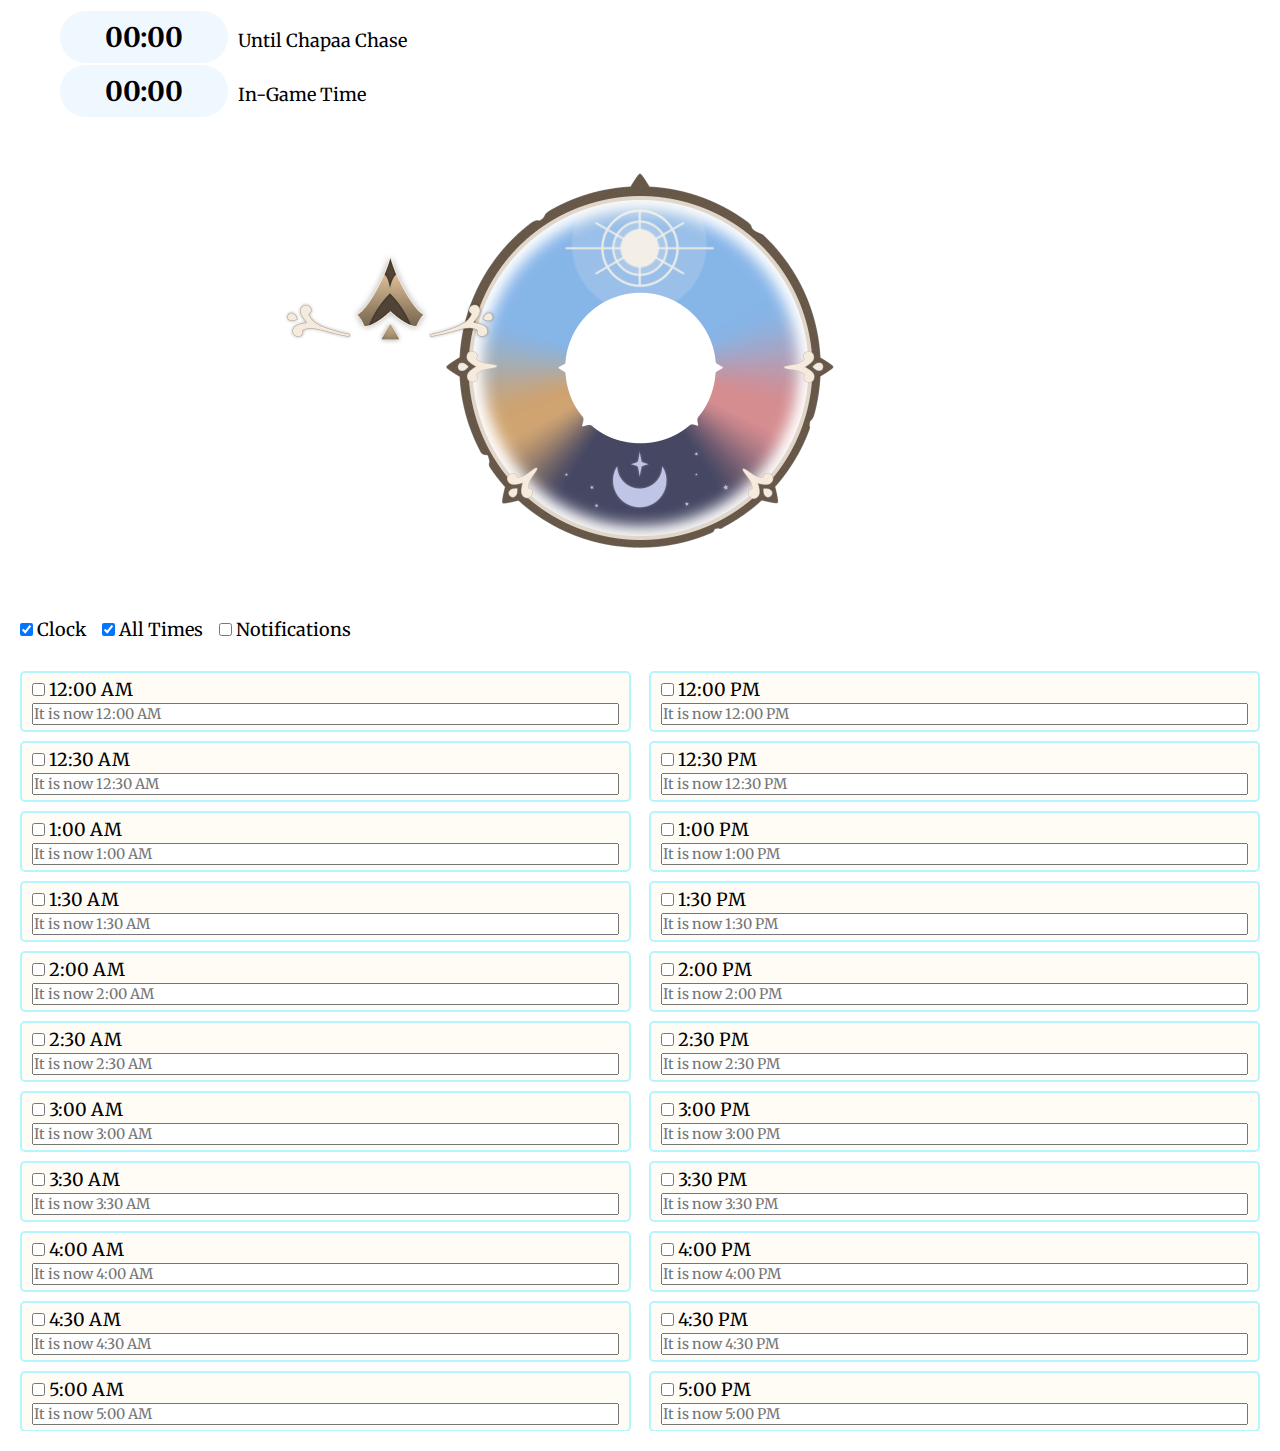
==== index.html @ ad886b9c "change options placing" ====
<!DOCTYPE html>
<html>

<head>
	<meta charset="utf-8" />
	<meta content='width=device-width, initial-scale=1.0, maximum-scale=1.0, user-scalable=no' name='viewport' />
	<meta name="viewport" content="width=device-width" />
	<link data-n-head="ssr" rel="preconnect" href="https://fonts.googleapis.com">
	<link data-n-head="ssr" rel="preconnect" href="https://fonts.gstatic.com" crossorigin="true">
	<link data-n-head="ssr" rel="stylesheet" href="https://fonts.googleapis.com/css2?family=Merriweather:wght@700&amp;family=Quicksand:wght@600;700&amp;display=swap">
	<link rel="icon" href="./favicon.ico?v=69" type="image/x-icon" />
	<meta name="description" content="Get Palia time notifications.">
</head>

<body>
	<div class="main">
		<div class="chapa-div">
			<h2 id="chase-time">00:00</h2><span class="info-label" id="info-label">Until Chapaa Chase</span>
		</div>
		<div class="ingame-time-div">
			<h2 id="ingame-time">00:00</h2><span class="ingame-time-label" id="ingame-time-label">In-Game Time</span>
		</div>

		<div class="header">
			<div class="header-status">
				<div class="clock-container" id="clock-container">
					<div class="clock">
						<div class="hour" id="hour">
							<img class="hour-image" src="./img/clockhand.png" alt="Hour Hand Image">
						</div>
					</div>
				</div>
			</div>
		</div>
		<div class="options">
			<label><input type="checkbox" onchange="toggleHeaderStatus()" checked/>&nbsp;Clock</label>&nbsp;&nbsp;&nbsp;
			<label><input type="checkbox" id="checkbox-show-all" onchange="toggleShowAll()" checked/>&nbsp;All Times</label>&nbsp;&nbsp;&nbsp;
			<label><input type="checkbox" id="enable-notifications" onchange="toggleEnableNotifications()" />&nbsp;Notifications</label>
		</div>
		<div id="palia-times-container" data-show-all="true">
		</div>
	</div>
	
	<link href='./css/common.css?v=6901' rel='stylesheet' type='text/css'>
	<link href='./css/index.css?v=6903' rel='stylesheet' type='text/css'>
	<link href='./css/analogclock.css' rel='stylesheet' type='text/css'>
	<script src="./js/script.js?v=6903" type="module"></script>
	<script>
        function toggleHeaderStatus() {
            var headerStatus = document.querySelector('.clock-container');
            headerStatus.classList.toggle('hidden');
        }
    </script>
</body>

</html>
---- css/common.css ----
:root {
	--vs-disabled-bg: var(--vs-state-disabled-bg);
	--vs-disabled-color: var(--vs-state-disabled-color);
	--vs-disabled-cursor: var(--vs-state-disabled-cursor);
	--vs-transition-timing-function: cubic-bezier(1,0.5,0.8,1);
	--vs-transition-duration: 0.15s;
	--vs-colors--lightest: rgba(60,60,60,.26);
	--vs-colors--light: rgba(60,60,60,.5);
	--vs-colors--dark: #333;
	--vs-colors--darkest: rgba(0,0,0,.15);
	--vs-search-input-color: inherit;
	--vs-search-input-bg: #fff;
	--vs-search-input-placeholder-color: inherit;
	--vs-font-size: 1rem;
	--vs-line-height: 1.4;
	--vs-state-disabled-bg: #f8f8f8;
	--vs-state-disabled-color: var(--vs-colors--light);
	--vs-state-disabled-controls-color: var(--vs-colors--light);
	--vs-state-disabled-cursor: not-allowed;
	--vs-border-color: var(--vs-colors--lightest);
	--vs-border-width: 1px;
	--vs-border-style: solid;
	--vs-border-radius: 4px;
	--vs-actions-padding: 4px 6px 0 3px;
	--vs-controls-color: var(--vs-colors--light);
	--vs-controls-size: 1;
	--vs-controls--deselect-text-shadow: 0 1px 0 #fff;
	--vs-selected-bg: #f0f0f0;
	--vs-selected-color: var(--vs-colors--dark);
	--vs-selected-border-color: var(--vs-border-color);
	--vs-selected-border-style: var(--vs-border-style);
	--vs-selected-border-width: var(--vs-border-width);
	--vs-dropdown-bg: #fff;
	--vs-dropdown-color: inherit;
	--vs-dropdown-z-index: 1000;
	--vs-dropdown-min-width: 160px;
	--vs-dropdown-max-height: 350px;
	--vs-dropdown-box-shadow: 0px 3px 6px 0px var(--vs-colors--darkest);
	--vs-dropdown-option-bg: #000;
	--vs-dropdown-option-color: var(--vs-dropdown-color);
	--vs-dropdown-option-padding: 3px 20px;
	--vs-dropdown-option--active-bg: #5897fb;
	--vs-dropdown-option--active-color: #fff;
	--vs-dropdown-option--deselect-bg: #fb5858;
	--vs-dropdown-option--deselect-color: #fff;
	--vs-transition-timing-function: cubic-bezier(1,-0.115,0.975,0.855);
	--vs-transition-duration: 150ms;
	--swiper-theme-color: #007aff;
	--black: #000;
	--white: #fff;
	--off-white: #fffcf7;
	--earthy-500: #594f42;
	--earthy-400: #877d71;
	--earthy-300: #988d7f;
	--earthy-200: #ede4d8;
	--earthy-100: #f5ecdf;
	--sun-kissed-paper: #fef4e6;
	--sky-blue: #1e9de8;
	--dark-blue: #005b98;
	--nautical-blue: #395684;
	--light-blue: #10698c;
	--easeInOutQuint: cubic-bezier(0.86,0,0.07,1);
	--easeOutCirc: cubic-bezier(0.075,0.82,0.165,1);
	--html-background: var(--sun-kissed-paper);
	--html-min-width: 320px;
	--base-font-family: "Quicksand",Arial,sans-serif;
	--base-font-size: 16px;
	--base-line-height: math.div(24px,16px);
	--heading-font-family: "Merriweather",serif;
	--transition-speed-normal: 0.4s;
	--transition-speed-fast: 0.2s;
	--modal-z-index: 1000;
	--nav-z-index: 999;
	--swiper-overflow: visible;
	--site-max-width: 100%;
	--border-radius: 7px;
	--border-thickness: 3px;
	--background-gradient: linear-gradient(180deg,#42cdfb,#4983e9);
	--background-gradient-hover: linear-gradient(180deg,#26e1ff,#495cf9);
	--primary-btn: linear-gradient(180deg,#ffc00d,#ffd459);
	--primary-btn-border: #fed14f;
	--primary-btn-hover: #ffeaad;
	--secondary-btn: linear-gradient(180deg,#1e9de8,#4886ea);
	--secondary-btn-border: #428aea;
	--secondary-btn-hover: #005b98;
	--common-background: 254, 244, 230;

	font-size: 15px;
	font-family: 'Merriweather', cursive;
	color: rgb(var(--color-3a3a3a));
}

* {
	box-sizing: border-box;
	padding: 0;
	margin: 0;
}

html,
body {
	width: 100%;
	height: 100%;
	margin: 0;
}

.no-highlight {
	-webkit-touch-callout: none;
	-webkit-user-select: none;
	-khtml-user-select: none;
	-moz-user-select: none;
	-ms-user-select: none;
	user-select: none;
}

.arrow-back {
	filter: invert(100%) sepia(100%) saturate(1%) hue-rotate(159deg) brightness(104%) contrast(101%) drop-shadow(0px -1px 0px #00000044) drop-shadow(1px 0px 0px #00000044) drop-shadow(1px 1px 0px #00000044) drop-shadow(-1px 1px 0px #00000044);
	width: 40px;
	cursor: pointer;
}

.vertical-align {
	vertical-align: middle;
}

.cursor-pointer {
	cursor: pointer;
}

.opacity-zero {
	opacity: 0;
}

.display-none {
	display: none;
}
---- css/index.css ----
:root {
	font-size: 18px;
}

body {
	background-image: './img/Palia_Key_Art_Wallpaper_4K.png';
	position: absolute;
	height: 100%;
	background-repeat: no-repeat;
	background-position: center;
	background-size: cover;
	overflow: hidden;
}

.main {
	padding: 20px 20px;
	overflow: hidden;
}

.header {
	display: flex;
	grid-template-columns: 1fr 1fr;
	gap: 0.5em;
	align-items: center;
	justify-content: center;
}

.header-status {
	display: flex;
	flex-direction: column;
	text-align: center;
}
.chapa-div { 
	margin-left: 40px;
	margin-right: 40px;
}
.ingame-time-div {
	margin-left: 40px;
	margin-top: 20px;
	margin-bottom: 10px;
	margin-right: 40px;
}

#ingame-time, #chase-time {
	display: inline;
	margin-right: 10px;
	/* margin-top: 412px;*/
	background-color: aliceblue;
	box-sizing: inherit;
	padding: .5rem 2.5rem;
	border-radius: 5vh;
}

#palia-times-container {
	display: grid;
	grid-template-rows: 1fr 1fr 1fr 1fr 1fr 1fr 1fr 1fr 1fr 1fr 1fr 1fr 1fr 1fr 1fr 1fr 1fr 1fr 1fr 1fr 1fr 1fr 1fr 1fr;
	grid-auto-flow: column;
	gap: 0.5em 1em;
	margin-top: 20px;
	height: calc(100vh - 130px);
	overflow-y: auto;
	padding: 10px 0;
}

#palia-times-container>div {
	width: 100%;
	border: 2px solid #b4f5fe;
	border-radius: 5px;
	padding: 5px 10px;
	background-color: rgba(var(--common-background), 0.4);
}

#palia-times-container[data-show-all="false"]>div[data-is-checked="false"] {
	display: none;
}

input[type="text"][id^="text"] {
	width: 100%;
	font-family: 'Merriweather', cursive;
	font-size: 80%;
}

.options {
  position: relative; /* Ensure the element can have a z-index */
  z-index: 2;
}
@media (max-width: 820px) {
	:root {
		font-size: 16px;
	}

	#palia-times-container {
		height: calc(800px);
		grid-auto-flow: row;
	}

	#ingame-time, #chase-time {
		margin-right: 0;
	}
}
---- css/analogclock.css ----
.clock-container {
    width: 500px;
    height: 500px;
    /* border: 5px solid #333; */
    border-radius: 50%;
    position: relative;
    background-size: cover; /* Adjust the background size as needed */
    margin: 0 auto;
}

.clock {
    width: 100%;
    height: 100%;
    position: absolute;
    background-image: url('/img/clockwork.png'); /* Set the path to your background image */
    background-size: cover; /* Adjust the background size as needed */
}

.minute, .second {
    position: absolute;
    width: 50%;
    height: 2px;
    background: #333;
    top: 50%;
    transform-origin: 100%;
    transform: translateY(-40%);
}

.hour {
    position: absolute;
    width: 100%; /* Set the width of the square image */
    height: 100%; /* Set the height of the square image */
    top: 0%;
    left: 0%;
    transform: translate(-50%, -50%);
}

.hour-image {
    width: 100%;
    height: 100%;
}

.hidden {
    display: none;
}
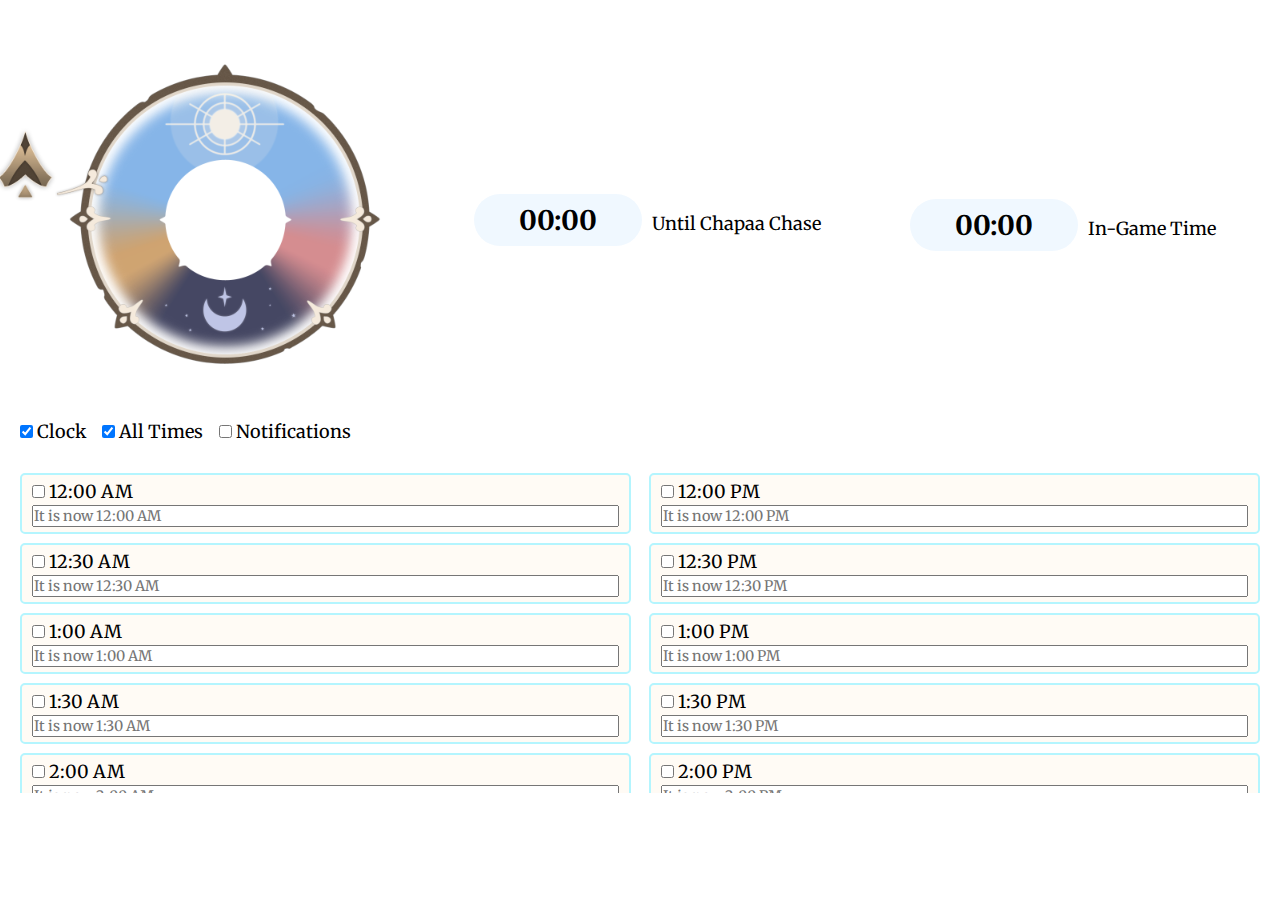
==== commit 893f05d0: "Update index.html" ====
--- a/index.html
+++ b/index.html
@@ -14,13 +14,6 @@
 
 <body>
 	<div class="main">
-		<div class="chapa-div">
-			<h2 id="chase-time">00:00</h2><span class="info-label" id="info-label">Until Chapaa Chase</span>
-		</div>
-		<div class="ingame-time-div">
-			<h2 id="ingame-time">00:00</h2><span class="ingame-time-label" id="ingame-time-label">In-Game Time</span>
-		</div>
-
 		<div class="header">
 			<div class="header-status">
 				<div class="clock-container" id="clock-container">
@@ -31,7 +24,14 @@
 					</div>
 				</div>
 			</div>
+			<div class="chapa-div">
+				<h2 id="chase-time">00:00</h2><span class="info-label" id="info-label">Until Chapaa Chase</span>
+			</div>
+			<div class="ingame-time-div">
+				<h2 id="ingame-time">00:00</h2><span class="ingame-time-label" id="ingame-time-label">In-Game Time</span>
+			</div>
 		</div>
+		
 		<div class="options">
 			<label><input type="checkbox" onchange="toggleHeaderStatus()" checked/>&nbsp;Clock</label>&nbsp;&nbsp;&nbsp;
 			<label><input type="checkbox" id="checkbox-show-all" onchange="toggleShowAll()" checked/>&nbsp;All Times</label>&nbsp;&nbsp;&nbsp;
--- a/css/index.css
+++ b/css/index.css
@@ -57,7 +57,7 @@
 	grid-auto-flow: column;
 	gap: 0.5em 1em;
 	margin-top: 20px;
-	height: calc(100vh - 130px);
+	height: calc(100vh - 570px);
 	overflow-y: auto;
 	padding: 10px 0;
 }
--- a/css/analogclock.css
+++ b/css/analogclock.css
@@ -1,6 +1,6 @@
 .clock-container {
-    width: 500px;
-    height: 500px;
+    width: 400px;
+    height: 400px;
     /* border: 5px solid #333; */
     border-radius: 50%;
     position: relative;
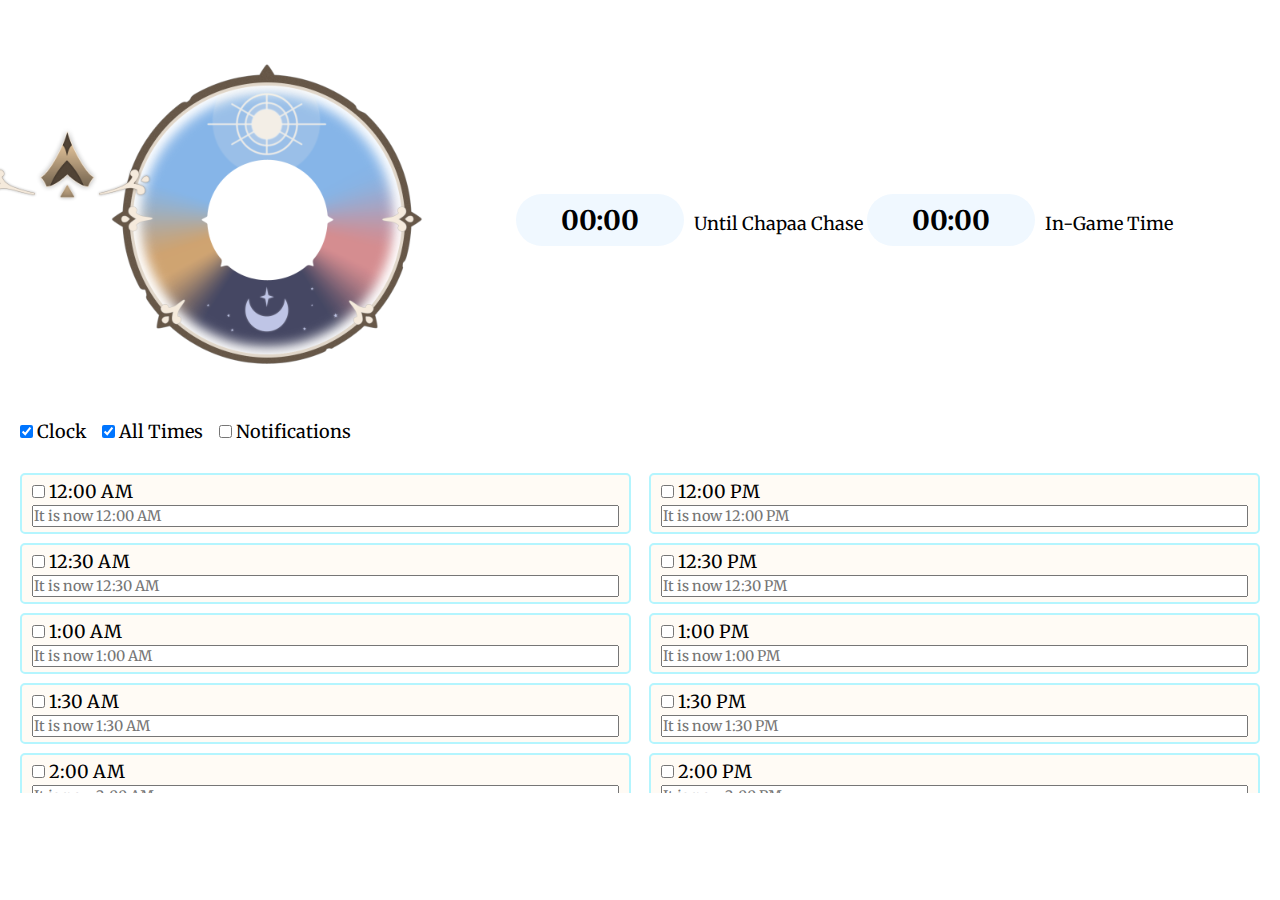
==== commit 5d5793f5: "Update index.html" ====
--- a/index.html
+++ b/index.html
@@ -26,8 +26,7 @@
 			</div>
 			<div class="chapa-div">
 				<h2 id="chase-time">00:00</h2><span class="info-label" id="info-label">Until Chapaa Chase</span>
-			</div>
-			<div class="ingame-time-div">
+
 				<h2 id="ingame-time">00:00</h2><span class="ingame-time-label" id="ingame-time-label">In-Game Time</span>
 			</div>
 		</div>
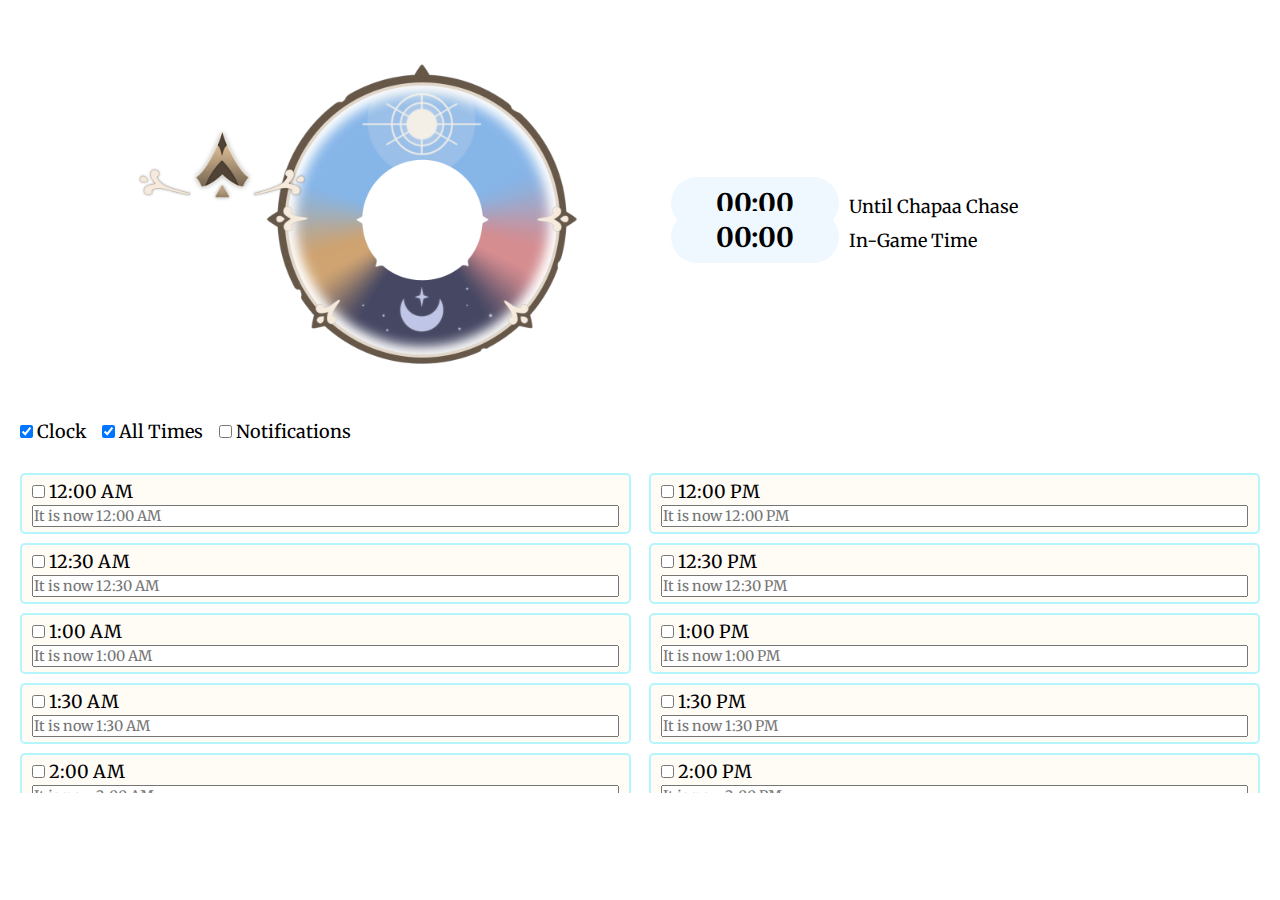
==== commit 00cf800f: "Update index.html" ====
--- a/index.html
+++ b/index.html
@@ -26,7 +26,7 @@
 			</div>
 			<div class="chapa-div">
 				<h2 id="chase-time">00:00</h2><span class="info-label" id="info-label">Until Chapaa Chase</span>
-
+				<br>
 				<h2 id="ingame-time">00:00</h2><span class="ingame-time-label" id="ingame-time-label">In-Game Time</span>
 			</div>
 		</div>
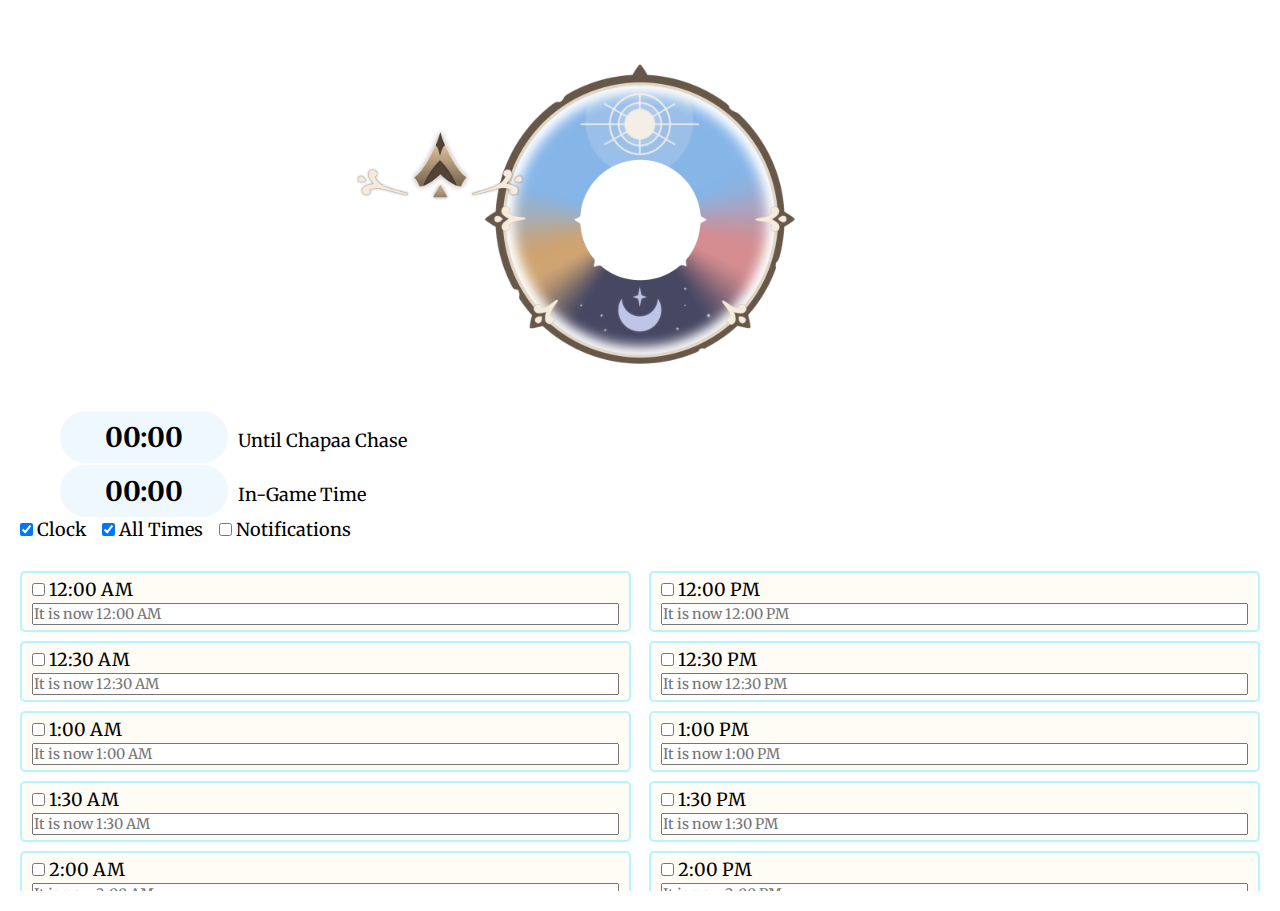
==== commit 8b601f01: "Update index.html" ====
--- a/index.html
+++ b/index.html
@@ -24,13 +24,13 @@
 					</div>
 				</div>
 			</div>
-			<div class="chapa-div">
-				<h2 id="chase-time">00:00</h2><span class="info-label" id="info-label">Until Chapaa Chase</span>
-				<br>
-				<h2 id="ingame-time">00:00</h2><span class="ingame-time-label" id="ingame-time-label">In-Game Time</span>
-			</div>
 		</div>
-		
+		<div class="chapa-div">
+			<h2 id="chase-time">00:00</h2><span class="info-label" id="info-label">Until Chapaa Chase</span>
+		</div>
+		<div class="ingame-time-div">
+			<h2 id="ingame-time">00:00</h2><span class="ingame-time-label" id="ingame-time-label">In-Game Time</span>
+		</div>		
 		<div class="options">
 			<label><input type="checkbox" onchange="toggleHeaderStatus()" checked/>&nbsp;Clock</label>&nbsp;&nbsp;&nbsp;
 			<label><input type="checkbox" id="checkbox-show-all" onchange="toggleShowAll()" checked/>&nbsp;All Times</label>&nbsp;&nbsp;&nbsp;
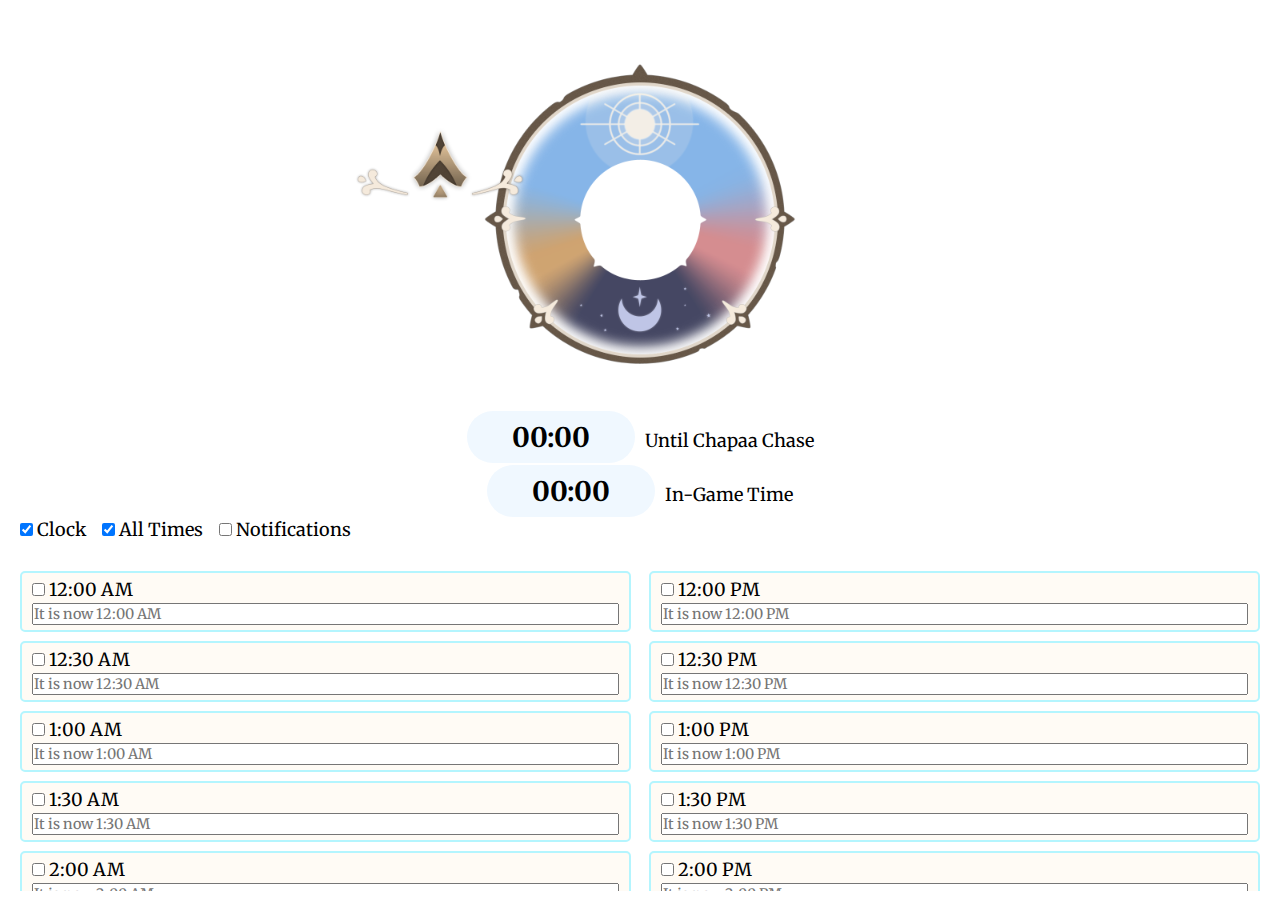
==== commit eb5c8602: "Update index.html" ====
--- a/index.html
+++ b/index.html
@@ -23,14 +23,15 @@
 						</div>
 					</div>
 				</div>
+				<div class="chapa-div">
+					<h2 id="chase-time">00:00</h2><span class="info-label" id="info-label">Until Chapaa Chase</span>
+				</div>
+				<div class="ingame-time-div">
+					<h2 id="ingame-time">00:00</h2><span class="ingame-time-label" id="ingame-time-label">In-Game Time</span>
+				</div>	
 			</div>
 		</div>
-		<div class="chapa-div">
-			<h2 id="chase-time">00:00</h2><span class="info-label" id="info-label">Until Chapaa Chase</span>
-		</div>
-		<div class="ingame-time-div">
-			<h2 id="ingame-time">00:00</h2><span class="ingame-time-label" id="ingame-time-label">In-Game Time</span>
-		</div>		
+	
 		<div class="options">
 			<label><input type="checkbox" onchange="toggleHeaderStatus()" checked/>&nbsp;Clock</label>&nbsp;&nbsp;&nbsp;
 			<label><input type="checkbox" id="checkbox-show-all" onchange="toggleShowAll()" checked/>&nbsp;All Times</label>&nbsp;&nbsp;&nbsp;
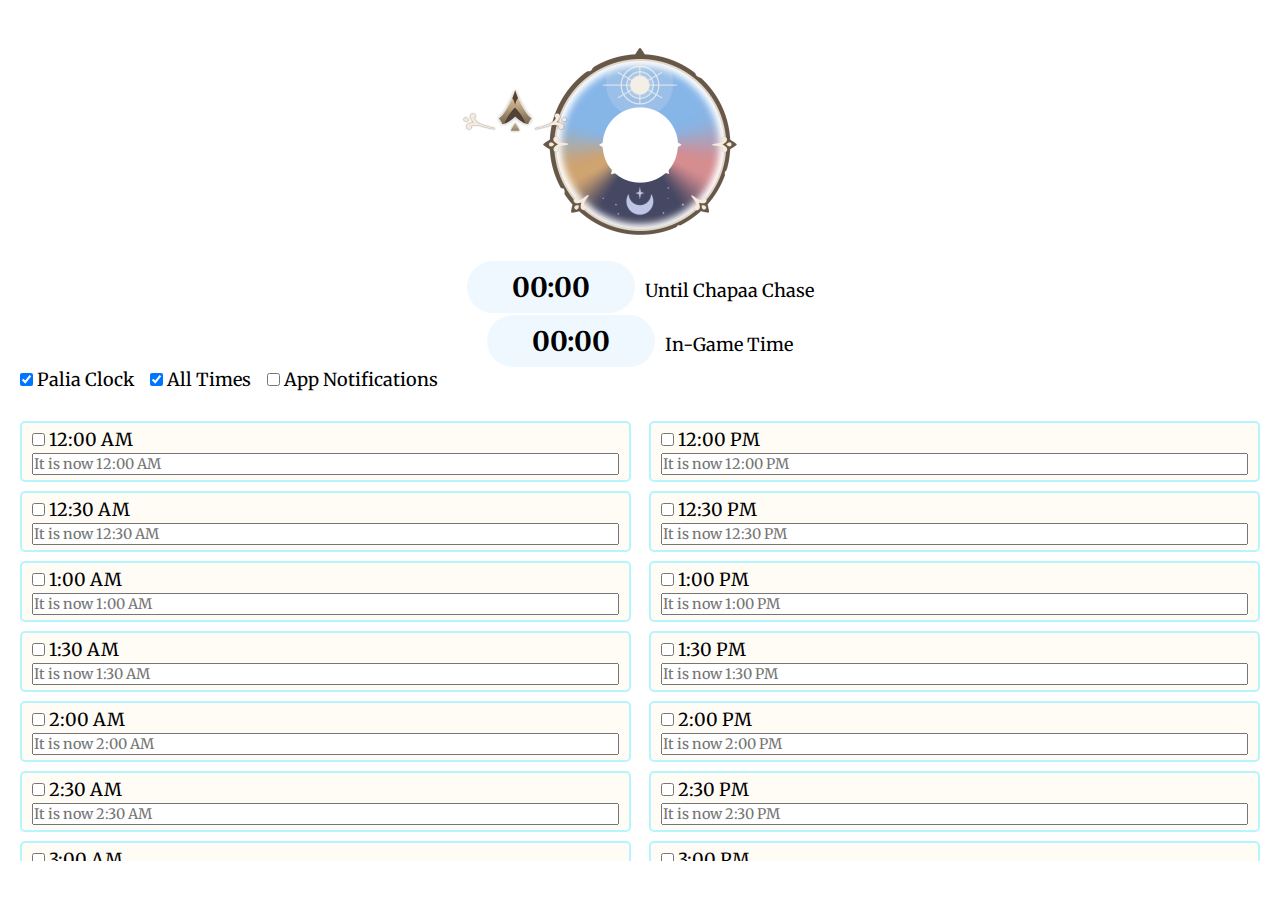
==== commit b0e8ca60: "Update index.html" ====
--- a/index.html
+++ b/index.html
@@ -33,9 +33,9 @@
 		</div>
 	
 		<div class="options">
-			<label><input type="checkbox" onchange="toggleHeaderStatus()" checked/>&nbsp;Clock</label>&nbsp;&nbsp;&nbsp;
+			<label><input type="checkbox" onchange="toggleHeaderStatus()" checked/>&nbsp;Palia Clock</label>&nbsp;&nbsp;&nbsp;
 			<label><input type="checkbox" id="checkbox-show-all" onchange="toggleShowAll()" checked/>&nbsp;All Times</label>&nbsp;&nbsp;&nbsp;
-			<label><input type="checkbox" id="enable-notifications" onchange="toggleEnableNotifications()" />&nbsp;Notifications</label>
+			<label><input type="checkbox" id="enable-notifications" onchange="toggleEnableNotifications()" />&nbsp;App Notifications</label>
 		</div>
 		<div id="palia-times-container" data-show-all="true">
 		</div>
--- a/css/index.css
+++ b/css/index.css
@@ -57,7 +57,7 @@
 	grid-auto-flow: column;
 	gap: 0.5em 1em;
 	margin-top: 20px;
-	height: calc(100vh - 570px);
+	height: calc(100vh - 450px);
 	overflow-y: auto;
 	padding: 10px 0;
 }
@@ -84,17 +84,73 @@
   position: relative; /* Ensure the element can have a z-index */
   z-index: 2;
 }
+
+.clock-container {
+    width: 500px;
+    height: 500px;
+    /* border: 5px solid #333; */
+    border-radius: 50%;
+    position: relative;
+    background-size: cover; /* Adjust the background size as needed */
+    margin: 0 auto;
+}
+
+.clock {
+    width: 100%;
+    height: 100%;
+    position: absolute;
+    background-image: url('/img/clockwork.png'); /* Set the path to your background image */
+    background-size: cover; /* Adjust the background size as needed */
+}
+
+.minute, .second {
+    position: absolute;
+    width: 50%;
+    height: 2px;
+    background: #333;
+    top: 50%;
+    transform-origin: 100%;
+    transform: translateY(-40%);
+}
+
+.hour {
+    position: absolute;
+    width: 100%; /* Set the width of the square image */
+    height: 100%; /* Set the height of the square image */
+    top: 0%;
+    left: 0%;
+    transform: translate(-50%, -50%);
+}
+
+.hour-image {
+    width: 100%;
+    height: 100%;
+}
+
+.hidden {
+    display: none;
+}
 @media (max-width: 820px) {
 	:root {
 		font-size: 16px;
 	}
 
 	#palia-times-container {
-		height: calc(800px);
-		grid-auto-flow: row;
+		height: calc(300px);
+		/*grid-auto-flow: row;*/
 	}
 
 	#ingame-time, #chase-time {
 		margin-right: 0;
 	}
+	.clock-container {
+		width: 200px;
+		height: 200px;
+		/* border: 5px solid #333; */
+		border-radius: 50%;
+		position: relative;
+		background-size: cover; /* Adjust the background size as needed */
+		margin: 0 auto;
+	}
+	
 }--- a/css/analogclock.css
+++ b/css/analogclock.css
@@ -1,6 +1,6 @@
 .clock-container {
-    width: 400px;
-    height: 400px;
+    width: 250px;
+    height: 250px;
     /* border: 5px solid #333; */
     border-radius: 50%;
     position: relative;
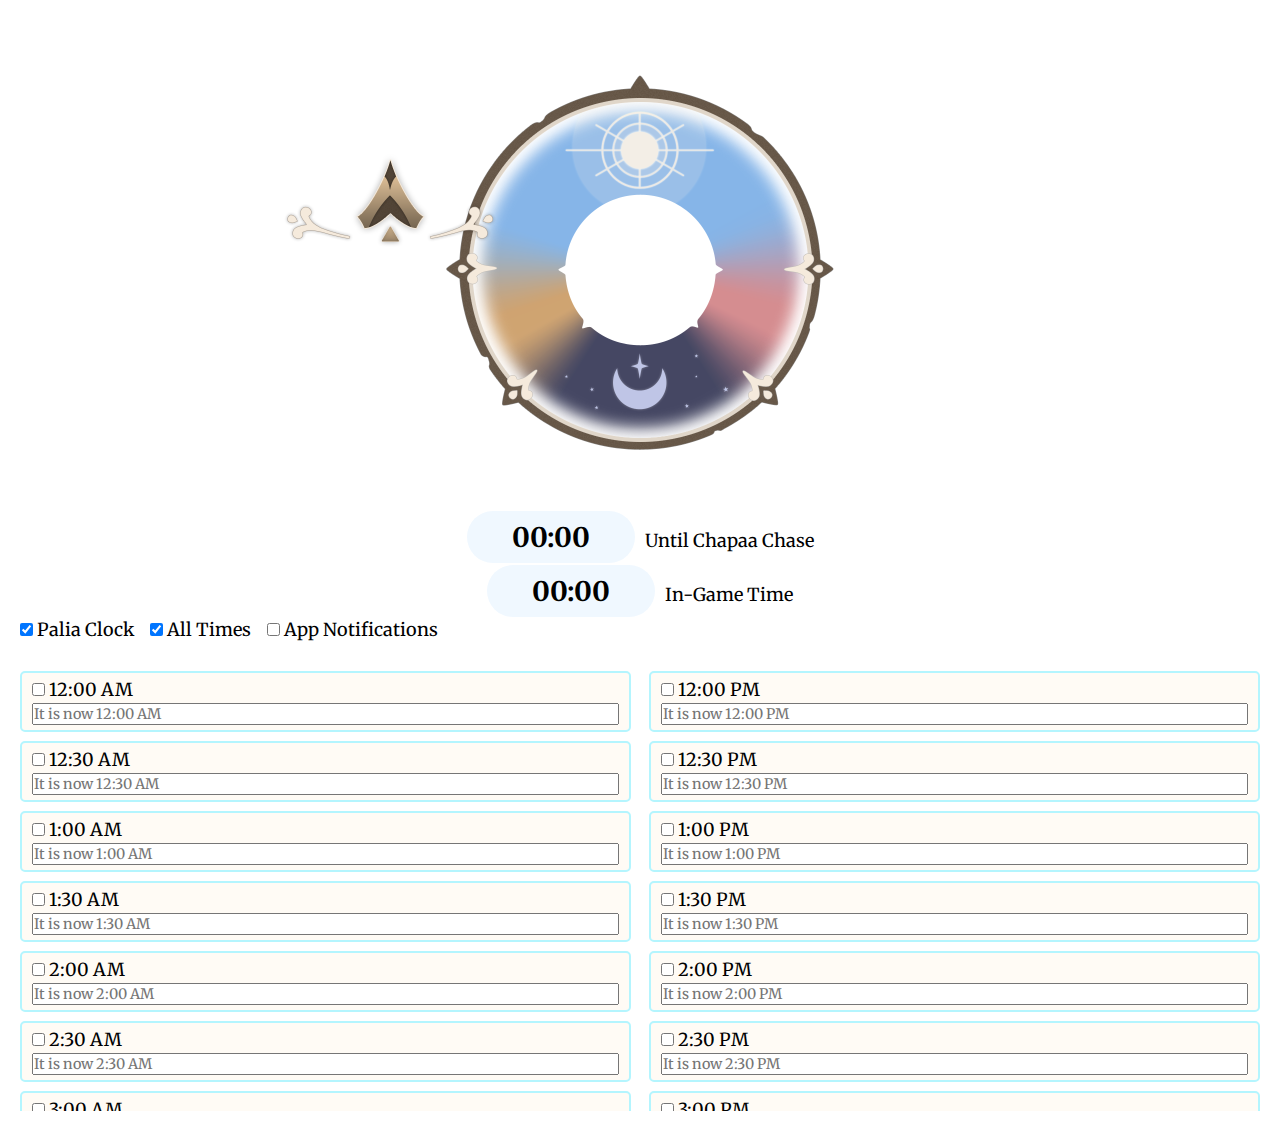
==== commit 737177bd: "remove no longer needed files." ====
--- a/index.html
+++ b/index.html
@@ -43,7 +43,6 @@
 	
 	<link href='./css/common.css?v=6901' rel='stylesheet' type='text/css'>
 	<link href='./css/index.css?v=6903' rel='stylesheet' type='text/css'>
-	<link href='./css/analogclock.css' rel='stylesheet' type='text/css'>
 	<script src="./js/script.js?v=6903" type="module"></script>
 	<script>
         function toggleHeaderStatus() {
